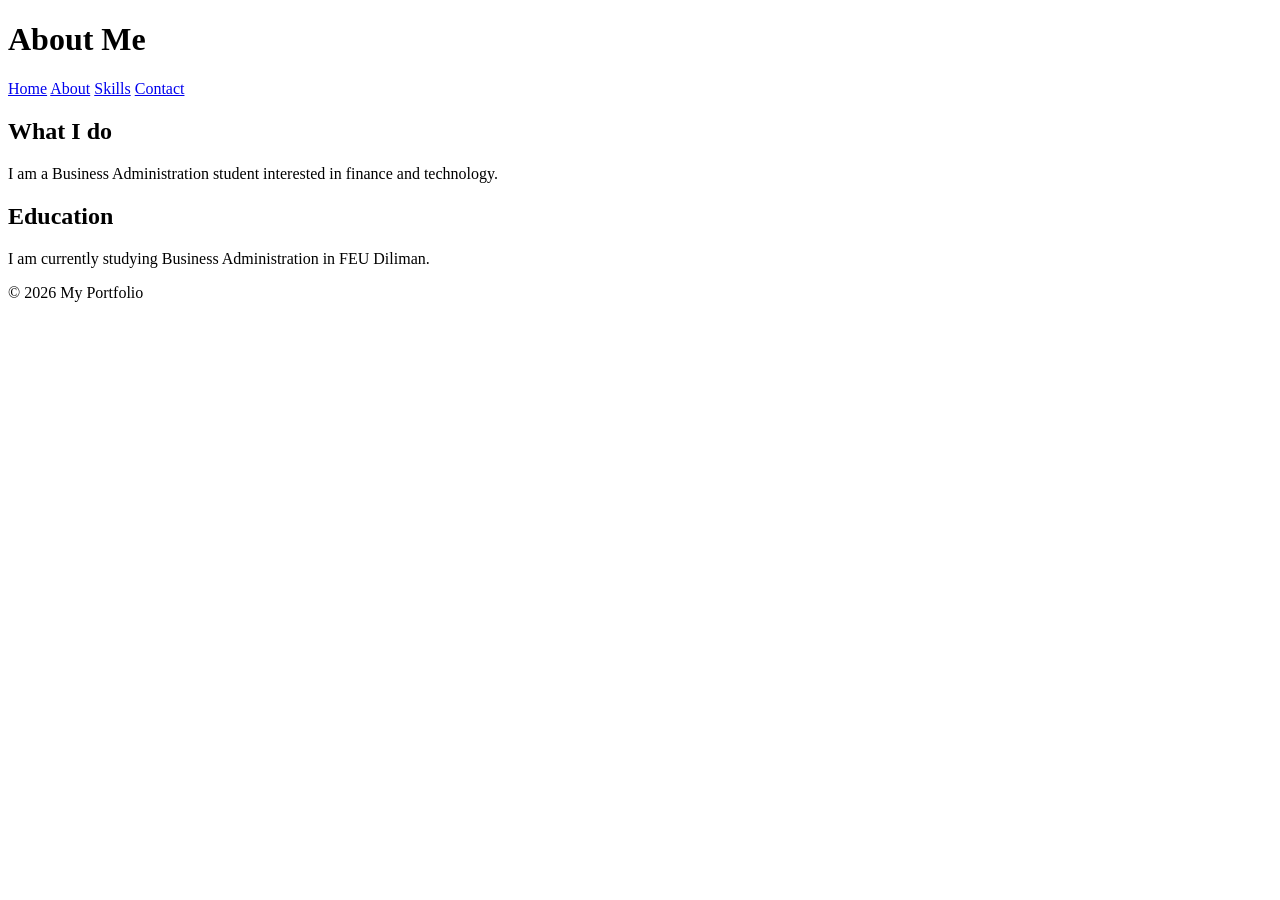
==== about.html @ 77670b86 "Initial portfolio setup" ====
<!DOCTYPE html>
<html lang="en">
<head>
    <meta charset="UTF-8">
    <meta name="viewport" content="width=device-width, initial-scale=1.0">
    <title>About Me</title>
</head>

<body>

    <header>
        <h1>About Me</h1>
    </header>

    <nav>
        <a href="index.html">Home</a>
        <a href="about.html">About</a>
        <a href="skills.html">Skills</a>
        <a href="contact.html">Contact</a>
    </nav>

    <main>
        <section>
            <h2>What I do</h2>
            <p>I am a Business Administration student interested in finance and technology.</p>
        </section>

        <section>
            <h2>Education</h2>
            <p>I am currently studying Business Administration in FEU Diliman.</p>
        </section>
    </main>

    <footer>
        <p>© 2026 My Portfolio</p>
    </footer>

</body>
</html>
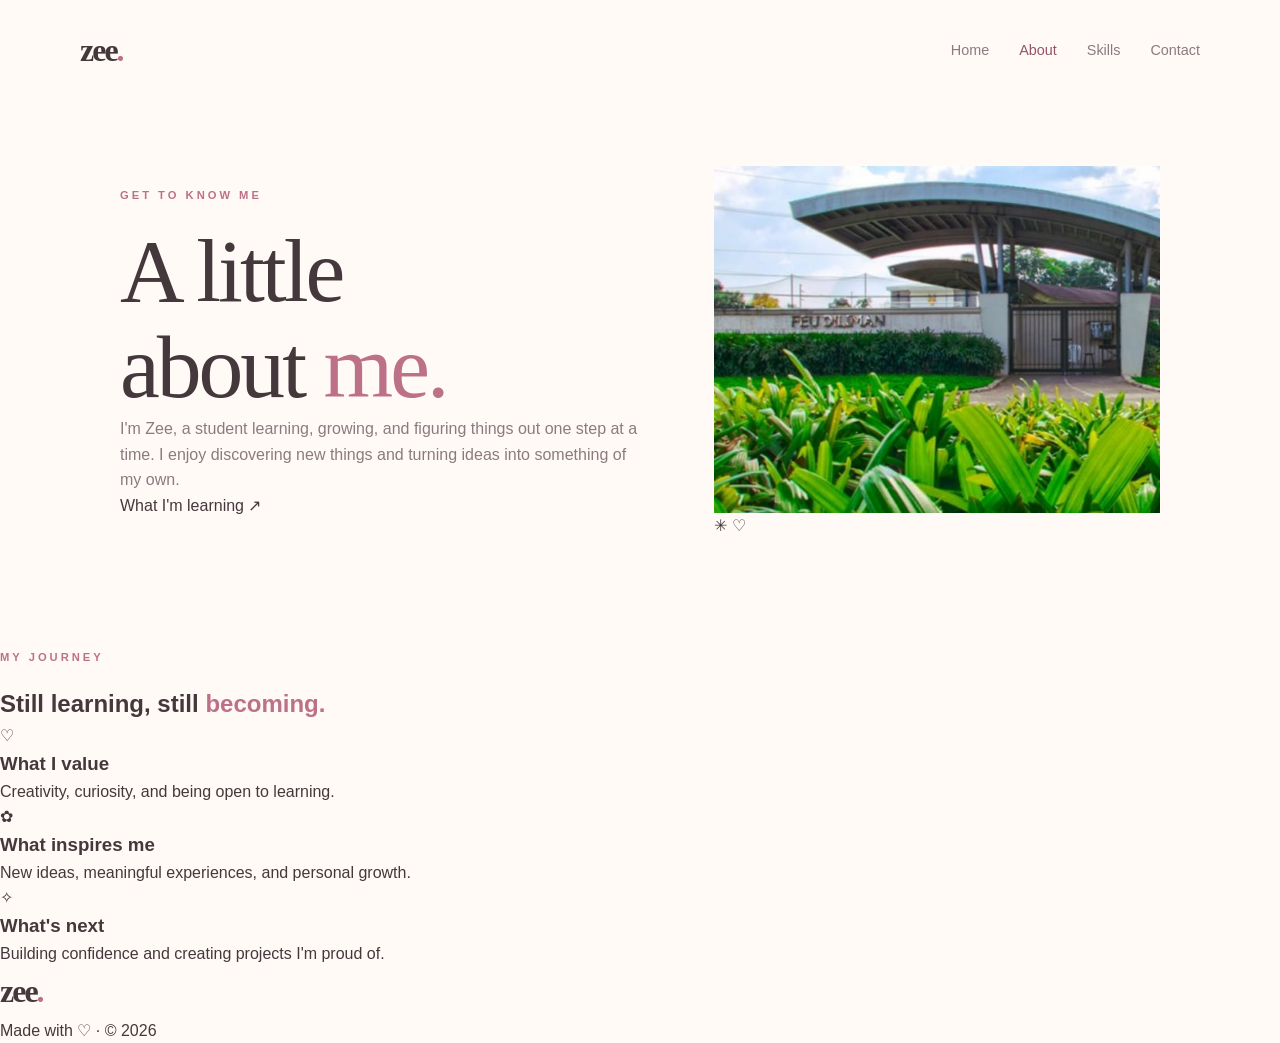
==== commit 99f2c7cb: "Style responsive about page" ====
--- a/about.html
+++ b/about.html
@@ -3,37 +3,68 @@
 <head>
     <meta charset="UTF-8">
     <meta name="viewport" content="width=device-width, initial-scale=1.0">
-    <title>About Me</title>
+    <title>About | Zee</title>
+    <link rel="stylesheet" href="css/style.css">
 </head>
-
 <body>
-
-    <header>
-        <h1>About Me</h1>
+    <header class="site-header">
+        <a href="index.html" class="logo">zee<span>.</span></a>
+        <nav class="main-nav" aria-label="Main navigation">
+            <a href="index.html">Home</a>
+            <a href="about.html" class="active" aria-current="page">About</a>
+            <a href="skills.html">Skills</a>
+            <a href="contact.html">Contact</a>
+        </nav>
     </header>
 
-    <nav>
-        <a href="index.html">Home</a>
-        <a href="about.html">About</a>
-        <a href="skills.html">Skills</a>
-        <a href="contact.html">Contact</a>
-    </nav>
+    <main>
+        <section class="hero">
+            <div class="hero-content">
+                <p class="eyebrow">GET TO KNOW ME</p>
+                <h1>A little<br>about <span>me.</span></h1>
+                <p class="hero-description">
+                    I'm Zee, a student learning, growing, and figuring things
+                    out one step at a time. I enjoy discovering new things
+                    and turning ideas into something of my own.
+                </p>
+                <a href="skills.html" class="button button-primary">What I'm learning ↗</a>
+            </div>
 
-    <main>
-        <section>
-            <h2>What I do</h2>
-            <p>I am a Business Administration student interested in finance and technology.</p>
+            <div class="hero-visual">
+                <div class="profile-frame">
+                    <img src="assets/profile.jpg" alt="Zee's portrait" class="profile-image">
+                </div>
+                <span class="decor decor-one" aria-hidden="true">✳</span>
+                <span class="decor decor-two" aria-hidden="true">♡</span>
+            </div>
         </section>
 
-        <section>
-            <h2>Education</h2>
-            <p>I am currently studying Business Administration in FEU Diliman.</p>
+        <section class="intro-section">
+            <p class="eyebrow">MY JOURNEY</p>
+            <h2>Still learning, still <span>becoming.</span></h2>
+            <div class="feature-grid">
+                <article class="feature-card">
+                    <span class="feature-icon" aria-hidden="true">♡</span>
+                    <h3>What I value</h3>
+                    <p>Creativity, curiosity, and being open to learning.</p>
+                </article>
+                <article class="feature-card">
+                    <span class="feature-icon" aria-hidden="true">✿</span>
+                    <h3>What inspires me</h3>
+                    <p>New ideas, meaningful experiences, and personal growth.</p>
+                </article>
+                <article class="feature-card">
+                    <span class="feature-icon" aria-hidden="true">✧</span>
+                    <h3>What's next</h3>
+                    <p>Building confidence and creating projects I'm proud of.</p>
+                </article>
+            </div>
         </section>
     </main>
 
-    <footer>
-        <p>© 2026 My Portfolio</p>
+    <footer class="site-footer">
+        <a href="index.html" class="footer-logo">zee<span>.</span></a>
+        <p>Made with ♡ · © 2026</p>
     </footer>
-
 </body>
 </html>
--- a/css/style.css
+++ b/css/style.css
@@ -0,0 +1,110 @@
+/* ---------- Base styles ---------- */
+:root {
+    --cream: #fffaf6;
+    --pink: #f4dce3;
+    --pink-dark: #bd7189;
+    --rose: #92546b;
+    --text: #45383d;
+    --muted: #8b7b80;
+    --white: #ffffff;
+    --border: #f0e5e5;
+}
+
+* {
+    box-sizing: border-box;
+    margin: 0;
+    padding: 0;
+}
+
+html {
+    scroll-behavior: smooth;
+}
+
+body {
+    background: var(--cream);
+    color: var(--text);
+    font-family: "Segoe UI", Arial, sans-serif;
+    line-height: 1.6;
+}
+
+a {
+    color: inherit;
+    text-decoration: none;
+}
+
+img {
+    display: block;
+    max-width: 100%;
+}
+
+/* ---------- Navigation: Flexbox ---------- */
+.site-header {
+    width: min(1120px, 90%);
+    margin: auto;
+    padding: 25px 0;
+    display: flex;
+    justify-content: space-between;
+    align-items: center;
+    gap: 24px;
+}
+
+.logo,
+.footer-logo {
+    font-family: Georgia, serif;
+    font-size: 2rem;
+    font-weight: bold;
+    letter-spacing: -2px;
+}
+
+.logo span,
+.footer-logo span,
+.hero h1 span,
+.intro-section h2 span {
+    color: var(--pink-dark);
+}
+
+.main-nav {
+    display: flex;
+    align-items: center;
+    gap: 30px;
+}
+
+.main-nav a {
+    color: var(--muted);
+    font-size: 0.9rem;
+    transition: color 0.25s ease, background-color 0.25s ease;
+}
+
+.main-nav a:hover,
+.main-nav a.active {
+    color: var(--rose);
+}
+
+/* ---------- Hero ---------- */
+.hero {
+    width: min(1040px, 86%);
+    margin: 65px auto 110px;
+    display: grid;
+    grid-template-columns: 1fr 0.85fr;
+    align-items: center;
+    gap: 70px;
+}
+
+.eyebrow {
+    color: var(--pink-dark);
+    font-size: 0.7rem;
+    font-weight: 700;
+    letter-spacing: 3px;
+    margin-bottom: 18px;
+}
+
+.hero h1 {
+    font-family: Georgia, "Times New Roman", serif;
+    font-size: clamp(3.5rem, 7vw, 6rem);
+    font-weight: 400;
+    line-height: 1.08;
+    letter-spacing: -3px;
+}
+
+.hero-description {
+    color: var(--muted);
